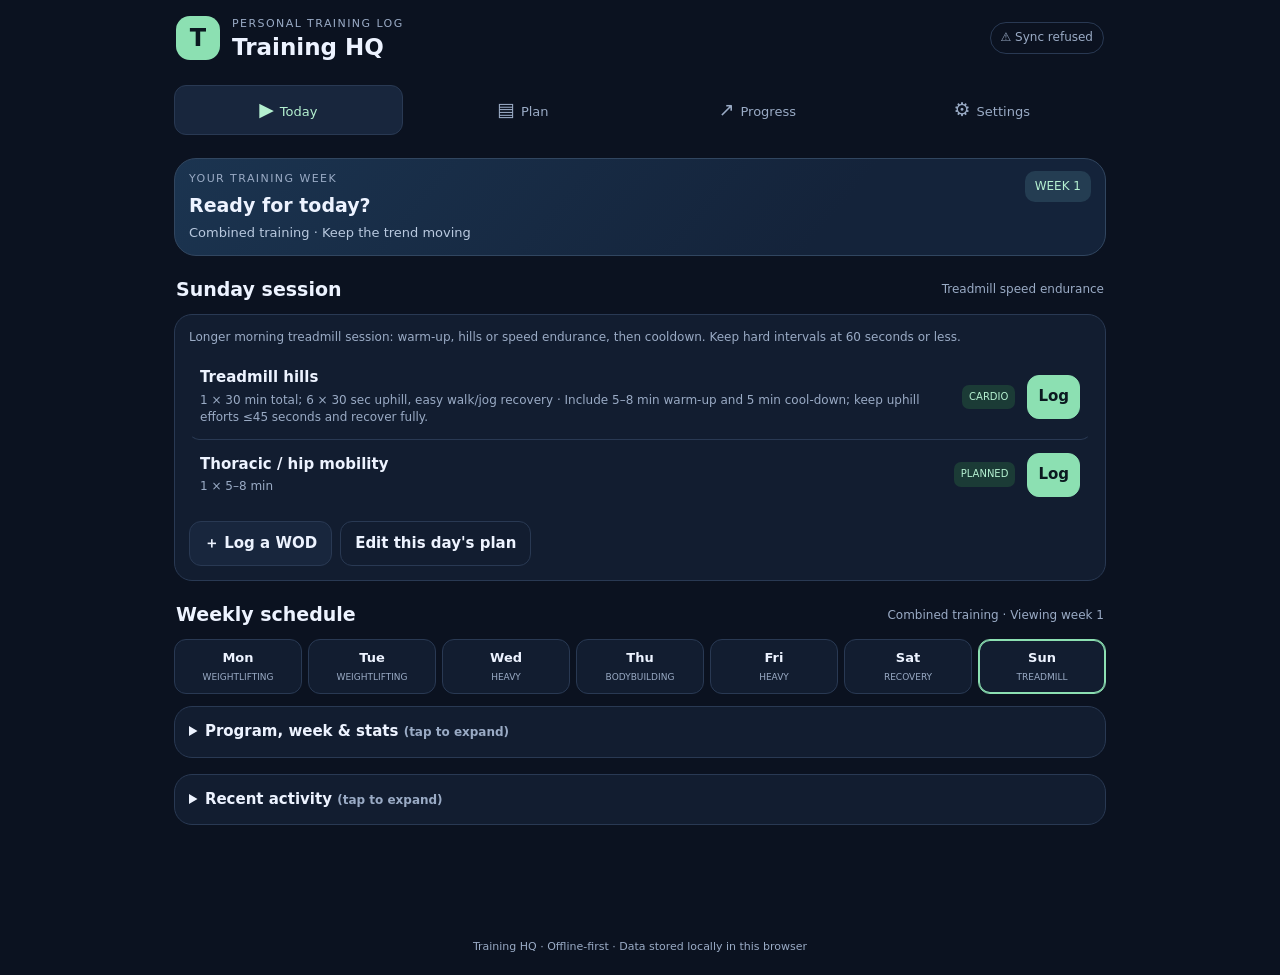
==== public/index.html @ 0dd75fa0 "Add files via upload" ====
<!doctype html>
<html lang="en">
<head>
<meta charset="utf-8"><meta name="viewport" content="width=device-width,initial-scale=1,viewport-fit=cover"><meta name="theme-color" content="#101a2b"><meta name="description" content="Offline-first personal exercise program tracker"><meta name="apple-mobile-web-app-capable" content="yes"><meta name="apple-mobile-web-app-status-bar-style" content="black-translucent"><link rel="manifest" href="./manifest.json"><link rel="icon" type="image/png" sizes="192x192" href="./icon-192.png"><link rel="apple-touch-icon" href="./icon-192.png"><meta name="mobile-web-app-capable" content="yes"><title>Training HQ</title><script src="https://accounts.google.com/gsi/client" async defer></script>
<style>
:root{--bg:#0b1220;--panel:#121d30;--panel2:#18263d;--text:#edf3ff;--muted:#9aabc5;--line:#293953;--accent:#8ce0b2;--accent2:#b4f0d0;--danger:#ff9d9d;--radius:18px}*{box-sizing:border-box}body{margin:0;background:var(--bg);color:var(--text);font:15px/1.45 system-ui,-apple-system,BlinkMacSystemFont,"Segoe UI",sans-serif}button,input,select,textarea{font:inherit}button{cursor:pointer}button:focus-visible,input:focus-visible,select:focus-visible,textarea:focus-visible{outline:2px solid var(--accent);outline-offset:2px}.app{max-width:980px;margin:auto;padding:0 14px 94px}.top{padding:calc(16px + env(safe-area-inset-top)) 2px 18px;display:flex;align-items:center;justify-content:space-between;gap:12px}.brand{display:flex;align-items:center;gap:12px}.logo{width:44px;height:44px;border-radius:14px;background:var(--accent);color:#0b1920;display:grid;place-items:center;font-size:24px;font-weight:900}.eyebrow{font-size:11px;letter-spacing:.13em;text-transform:uppercase;color:var(--muted)}h1{font-size:23px;line-height:1.15;margin:2px 0 0}h2{font-size:19px;margin:0 0 12px}h3{font-size:15px;margin:0 0 6px}.pill{border:1px solid var(--line);color:var(--muted);padding:6px 10px;border-radius:99px;font-size:12px;white-space:nowrap}.tabs{display:grid;grid-template-columns:repeat(4,1fr);gap:6px;margin:0 0 16px;position:sticky;top:0;z-index:5;background:var(--bg);padding:7px 0}.tab{background:transparent;border:1px solid transparent;border-radius:12px;padding:10px 4px;color:var(--muted);font-size:12px}.tab span{display:block;font-size:19px;margin-bottom:2px}.tab.active{background:var(--panel2);border-color:var(--line);color:var(--accent2)}.hero{background:linear-gradient(130deg,#1b3450,#14233a 70%);border:1px solid #314660;border-radius:22px;padding:18px;margin-bottom:14px}.heroTop{display:flex;justify-content:space-between;gap:12px;align-items:flex-start}.hero h2{font-size:23px;margin:5px 0}.hero p{color:#b9c9df;margin:0;font-size:13px}.daytag{background:#243d52;border-radius:10px;padding:7px 10px;color:var(--accent2);font-size:12px;white-space:nowrap}.stats{display:grid;grid-template-columns:repeat(2,minmax(0,1fr));gap:9px;margin:12px 0 18px}.stat,.card{background:var(--panel);border:1px solid var(--line);border-radius:var(--radius);padding:14px}.stat small{color:var(--muted);display:block;font-size:12px}.stat strong{display:block;font-size:24px;margin-top:4px;letter-spacing:-.03em}.stat em{font-style:normal;color:var(--accent);font-size:11px}.sectionhead{display:flex;justify-content:space-between;align-items:center;margin:20px 2px 10px}.sectionhead h2{margin:0}.muted{color:var(--muted)}.small{font-size:12px}.weekgrid{display:grid;grid-template-columns:repeat(7,minmax(0,1fr));gap:6px}.daybtn{min-width:0;padding:9px 2px;background:var(--panel);border:1px solid var(--line);border-radius:12px;color:var(--muted);text-align:center}.daybtn b{display:block;color:var(--text);font-size:13px}.daybtn small{display:block;font-size:9px;margin-top:3px}.daybtn.done{border-color:#3c7d65;background:#15352d}.daybtn.selected{border-color:var(--accent);box-shadow:inset 0 0 0 1px var(--accent)}.workoutrow{display:flex;gap:12px;align-items:center;padding:12px 10px;border:1px solid transparent;border-bottom:1px solid var(--line);border-radius:10px}.workoutrow:last-child{border-bottom:0}.workoutrow.workoutrow-done{background:#15352d;border-color:#3e8269;box-shadow:inset 0 0 0 1px #3e826955}.workoutrow.workoutrow-done .grow strong{color:var(--accent2)}.workoutrow.workoutrow-done p{color:#b8d9c9}.badge{font-size:10px;color:var(--accent2);background:#1b3b36;padding:5px 7px;border-radius:7px;white-space:nowrap}.workoutrow .grow{flex:1;min-width:0}.workoutrow p{margin:3px 0 0;font-size:12px;color:var(--muted)}.btn{border:1px solid var(--line);background:var(--panel2);color:var(--text);padding:11px 14px;border-radius:12px;font-weight:650}.btn.primary{background:var(--accent);border-color:var(--accent);color:#0b1920}.btn.ghost{background:transparent}.btn.danger{color:var(--danger)}.btn.full{width:100%}.btnrow{display:flex;gap:8px;flex-wrap:wrap}.field{display:flex;flex-direction:column;gap:6px;margin-bottom:12px;min-width:0}.field label{font-size:12px;color:var(--muted)}input,select,textarea{width:100%;min-width:0;border:1px solid var(--line);border-radius:11px;background:#0d1728;color:var(--text);padding:11px 12px}input[type=checkbox]{width:auto;accent-color:var(--accent);transform:scale(1.15)}textarea{resize:vertical;min-height:78px}.formgrid{display:grid;grid-template-columns:repeat(2,minmax(0,1fr));gap:0 10px}.formgrid .wide{grid-column:1/-1}.exercise{border:1px solid var(--line);border-radius:14px;padding:12px;margin-bottom:9px;background:var(--panel)}.exercise.superset-exercise{border-color:#8a72d6;background:#211d3b;box-shadow:inset 0 0 0 1px #8a72d655}.superset-tag{display:inline-block;font-size:9px;letter-spacing:.08em;background:#493b78;color:#e6dcff;border-radius:6px;padding:3px 6px;margin-right:5px;vertical-align:2px}.exercise.exercise-done{border-color:#3e8269;background:#15352d;box-shadow:inset 0 0 0 1px #3e826955}.exercise.exercise-done .exercisefoot{color:var(--accent)}#workoutExercises{display:flex;flex-direction:column;align-items:stretch;gap:9px;width:100%;min-width:0}#workoutExercises>.exercise{display:block;flex:0 0 auto;width:100%;max-width:100%;min-width:0;margin:0;grid-column:1/-1;align-self:stretch}#workoutExercises>.exercise .exercisehead{width:100%;min-width:0}#workoutExercises>.exercise.is-collapsed{width:100%;max-width:100%}.exercise .exercise-collapsible{display:none}.exercise.is-expanded .exercise-collapsible{display:block}.timerpanel.is-collapsed .timerpanel-body{display:none}.timerpanel-toggle{float:right;padding:5px 9px;font-size:11px}.exercisehead{display:flex;align-items:flex-start;justify-content:space-between;gap:10px}.exercisehead strong{display:block}.prescription{color:var(--muted);font-size:12px;margin-top:4px}.setline{display:grid;grid-template-columns:28px repeat(3,minmax(0,1fr)) 32px;gap:6px;align-items:center;margin-top:10px}.setline input{padding:9px 5px;text-align:center;font-size:13px}.setline label{font-size:10px;color:var(--muted);text-align:center}.setnum{font-size:12px;color:var(--muted);text-align:center}.checkbtn{border:1px solid var(--line);border-radius:9px;background:transparent;color:var(--muted);height:36px}.checkbtn.checked{background:#1b3b36;border-color:#3e8269;color:var(--accent)}.exercisefoot{display:flex;justify-content:space-between;align-items:center;margin-top:9px;font-size:11px;color:var(--muted)}.timerpanel{border-top:1px solid var(--line);margin-top:12px;padding-top:10px}.timerreadout{font-variant-numeric:tabular-nums;font-size:24px;font-weight:800;color:var(--accent2);margin-top:7px}.timerpanel .btn{padding:9px 12px}.timerpanel .field{margin-bottom:0}.chartbox{height:210px;position:relative;margin-top:10px}.chartbox svg{width:100%;height:100%;overflow:visible}.chartlegend{display:flex;gap:14px;flex-wrap:wrap;font-size:11px;color:var(--muted)}.dot{display:inline-block;width:8px;height:8px;border-radius:50%;background:var(--accent);margin-right:5px}.empty{text-align:center;padding:28px 12px;color:var(--muted)}.notice{padding:12px;border:1px solid #5a5130;background:#302a1b;color:#e9d7a0;border-radius:12px;font-size:12px;margin:12px 0}.hidden{display:none!important}.logitem{padding:12px 0;border-bottom:1px solid var(--line)}.logitem:last-child{border-bottom:0}.logmeta{font-size:12px;color:var(--muted);margin-top:4px}.logval{font-weight:750;font-size:17px}.switchrow{display:flex;justify-content:space-between;align-items:center;padding:12px 0;border-bottom:1px solid var(--line);gap:12px}.toast{position:fixed;bottom:82px;left:50%;transform:translateX(-50%);background:var(--accent);color:#0b1920;padding:11px 16px;border-radius:12px;font-weight:700;box-shadow:0 8px 30px #0008;z-index:20;max-width:90%;text-align:center}.draghandle{border:1px solid var(--line);background:#0d1728;color:var(--muted);border-radius:9px;padding:7px 11px;cursor:grab;touch-action:none;user-select:none;font-size:18px;line-height:1}.edititem.dragging{opacity:.45;border-color:var(--accent)}.edititem.drop-target{border-color:var(--accent);box-shadow:0 0 0 1px var(--accent)}.footnote{color:var(--muted);font-size:11px;margin:20px 2px;text-align:center}.bottomsafe{height:env(safe-area-inset-bottom)}@media(min-width:700px){.app{padding-left:24px;padding-right:24px}.stats{grid-template-columns:repeat(4,minmax(0,1fr))}.layout2{display:grid;grid-template-columns:1fr 1fr;gap:14px}.tab{font-size:13px}.tab span{display:inline;margin-right:6px}.hero{padding:24px}.setline{grid-template-columns:36px repeat(3,minmax(0,1fr)) 38px}}
.exercise.superset-exercise{border-color:var(--ss-border,#8a72d6);background:var(--ss-bg,#211d3b);box-shadow:inset 0 0 0 1px color-mix(in srgb,var(--ss-border,#8a72d6) 35%,transparent)}.superset-tag{background:var(--ss-tag,#493b78);color:var(--ss-text,#e6dcff)}.workoutrow-superset{border-color:var(--ss-border);background:var(--ss-bg)}.workoutrow-superset .badge{background:var(--ss-tag);color:var(--ss-text)}.wod-today-heading{margin:18px 0 6px;padding:8px 10px;border-left:3px solid var(--accent);background:var(--panel2);font-size:11px;font-weight:800;letter-spacing:.08em;color:var(--accent2)}.wod-today-row{background:#1d2a3d;border-color:#40536d}
.edititem.program-superset-item{border-color:var(--ss-border)!important;background:var(--ss-bg);box-shadow:inset 0 0 0 1px color-mix(in srgb,var(--ss-border) 35%,transparent)}.edititem.program-superset-item [data-editor-superset-tag]{background:var(--ss-tag);color:var(--ss-text)}.btn,.tab,select,input:not([type=checkbox]){min-height:44px}.hero{padding:12px 14px;margin-bottom:12px}.hero h2{font-size:19px}.moremenu{margin-top:8px}.moremenu summary{list-style:none;text-align:center;cursor:pointer}.moremenu summary::-webkit-details-marker{display:none}#saveStatus{cursor:pointer}.btn:focus-visible,.tab:focus-visible,summary:focus-visible{outline:2px solid var(--accent2);outline-offset:2px}
/* Compact program planner and collapsible dashboards */
.program-day-strip{display:flex;gap:10px;overflow-x:auto;align-items:stretch;padding:2px 2px 12px;scroll-snap-type:x proximity;-webkit-overflow-scrolling:touch}
.program-day-card{flex:0 0 min(290px,82vw);min-width:250px;max-width:320px;padding:12px;scroll-snap-align:start}
.program-day-heading{display:flex;flex-direction:column;align-items:flex-start;text-align:left;width:100%;border:0;background:transparent;color:var(--text);padding:0 0 10px;border-bottom:1px solid var(--line);gap:4px}
.program-day-heading strong{font-size:15px}.program-day-heading span,.program-day-heading small{font-size:11px;color:var(--muted)}
.program-day-exercises{display:flex;flex-direction:column;gap:5px;padding-top:8px}
.program-exercise-link{display:flex;flex-direction:column;align-items:flex-start;gap:2px;text-align:left;width:100%;padding:8px;border:1px solid var(--line);border-radius:9px;background:var(--panel2);color:var(--text)}
.program-exercise-link span{font-size:12px;font-weight:700}.program-exercise-link small{font-size:10px;color:var(--muted)}
.edititem-summary{cursor:pointer;font-weight:750;font-size:13px;list-style:none}.edititem-summary::-webkit-details-marker{display:none}.edititem-summary:before{content:'＋';display:inline-block;margin-right:8px;color:var(--accent)}.edititem[open]>.edititem-summary:before{content:'−'}.edititem-body{padding-top:2px}
.compact-panel{margin:10px 0;border:1px solid var(--line);border-radius:var(--radius);background:var(--panel);overflow:hidden}
.compact-panel-summary{cursor:pointer;padding:13px 14px;font-weight:750;list-style:none;display:flex;align-items:center;justify-content:space-between;gap:10px}
.compact-panel-summary::-webkit-details-marker{display:none}.compact-panel-summary:after{content:'＋';color:var(--accent);font-size:17px}.compact-panel[open]>.compact-panel-summary:after{content:'−'}
.compact-panel-body{padding:0 10px 10px}.compact-panel-body>.card{margin:0!important;border:0;padding:8px 4px;background:transparent}
@media(max-width:520px){.program-day-card{flex-basis:82vw}.compact-panel-summary{padding:11px 12px}}
</style>
<style>
.program-collapsible>summary,.engine-collapsible>summary{cursor:pointer;list-style:none;display:flex;align-items:center;justify-content:space-between;gap:10px;padding:8px 2px;font-weight:650}
.program-collapsible>summary::-webkit-details-marker,.engine-collapsible>summary::-webkit-details-marker{display:none}
.program-collapsible>summary:after,.engine-collapsible>summary:after{content:'＋';color:var(--muted);font-size:18px}
.program-collapsible[open]>summary:after,.engine-collapsible[open]>summary:after{content:'−'}
.program-collapsible-body,.engine-collapsible-body{padding-top:10px}
#cycleEngine{padding:12px}
</style>
</head><body><div class="app">
<header class="top"><div class="brand"><div class="logo">T</div><div><div class="eyebrow">Personal training log</div><h1>Training HQ</h1></div></div><div class="pill" id="saveStatus">● Saved on device</div></header>
<nav class="tabs" aria-label="Main navigation"><button class="tab active" data-page="home" aria-current="page"><span>▶</span>Today</button><button class="tab" data-page="program"><span>▤</span>Plan</button><button class="tab" data-page="progress"><span>↗</span>Progress</button><button class="tab" data-page="settings"><span>⚙</span>Settings</button></nav>
<main id="page-training">
<div class="btnrow hidden" style="margin:0 0 12px"><button class="btn primary" id="trainingModeTrain" type="button">▶ Train</button><button class="btn" id="trainingModePlan" type="button">▤ Plan</button><span class="muted small" style="align-self:center">Plan and log the same weekly sessions</span></div>
<div id="training-train">
<section id="page-home"><section class="hero"><div class="heroTop"><div><div class="eyebrow" id="heroEyebrow">YOUR TRAINING WEEK</div><h2 id="heroTitle">Build consistency.</h2><p id="heroSub">Log the work. Track the trend.</p></div><div class="daytag" id="todayTag">WEEK 1</div></div></section>
<div class="sectionhead"><h2 id="dayHeading">Today's session</h2><span class="muted small" id="dayType"></span></div><div class="card"><div id="dayDescription" class="muted small" style="margin-bottom:8px"></div><div id="plannedList"></div><div class="btnrow" style="margin-top:12px"><button class="btn" id="startWOD">＋ Log a WOD</button><button class="btn ghost" id="editDay">Edit this day's plan</button></div></div>
<div class="sectionhead"><h2>Weekly schedule</h2><span class="muted small" id="weekLabel">Week 1</span></div><div class="weekgrid" id="weekGrid"></div><details class="card" id="weekOverview" style="margin-top:12px"><summary style="cursor:pointer;font-weight:700">Program, week &amp; stats <span class="muted small">(tap to expand)</span></summary><div style="margin-top:12px"><div class="card" style="margin-bottom:12px"><div class="field" style="margin-bottom:0"><label for="homeProgramSelect">Current program · switch between concurrent programs</label><select id="homeProgramSelect"></select></div><div id="homeProgramMeta" class="muted small" style="margin-top:8px"></div></div>
<div class="field"><label for="viewWeekSelect">View training week</label><select id="viewWeekSelect"></select></div><div class="stats"><div class="stat"><small>Sessions logged</small><strong id="statSessions">0</strong><em>All time</em></div><div class="stat"><small>This week</small><strong id="statWeek">0 / 7</strong><em id="statWeekSub">Training days</em></div><div class="stat"><small id="statLift1Label">Snatch max</small><strong id="statSnatch">110 kg</strong><em>Reference max</em></div><div class="stat"><small id="statLift2Label">Clean & jerk</small><strong id="statCJ">130 kg</strong><em>Reference max</em></div></div>
<div class="card" style="margin-top:10px"><h3>Week comparison</h3><div id="weekComparison" class="muted small">Choose a week to compare logged performance with the previous week.</div></div>
<div class="btnrow" style="margin:0 0 12px"><button class="btn ghost full" id="completeWeekBtn" type="button">✓ Complete week &amp; start next week</button></div></div></details><details id="recentActivityDetails" class="card" style="margin-top:16px"><summary style="cursor:pointer;font-weight:700">Recent activity <span class="muted small">(tap to expand)</span></summary><div class="btnrow" style="margin-top:10px"><button class="btn ghost" id="allHistory">View all history</button></div><div id="recentList"><div class="empty">Your logged sessions will appear here.</div></div></details>
</section>
</div>
<div id="training-plan" class="hidden">
<section id="page-program"><div class="sectionhead"><h2>Program library</h2><div class="btnrow"><button class="btn" id="openProgramImport">⇧ Import</button><button class="btn primary" id="newProgram">＋ New</button></div></div><input id="externalProgramFile" type="file" accept=".json,.csv,application/json,text/csv" class="hidden"><div class="card"><details class="program-collapsible"><summary class="compact-panel-summary">Active program · select, manage and configure</summary><div class="program-collapsible-body"><div class="field"><label>Active program</label><select id="programSelect"></select></div><div id="programMeta" class="muted small"></div><div class="btnrow" style="margin-top:10px"><button class="btn ghost" id="exportCurrentProgram" type="button">↓ Export this program</button><button class="btn danger ghost" id="deleteCurrentProgram" type="button">✕ Delete this program</button></div></div></details></div><div id="cycleEngine" class="card" style="margin-top:12px"></div><div class="sectionhead"><h2>Weekly plan</h2><span class="muted small">Tap a day to edit</span></div><div id="programDays"></div><div class="sectionhead"><h2>Exercise library</h2><button class="btn ghost" id="addExercise">＋ Exercise</button></div><div class="card"><div id="exerciseLibrary"></div></div></section>
</div>
</main>
<main id="page-progress" class="hidden"><div class="sectionhead"><h2>Progress dashboard</h2></div><div class="stats"><div class="stat"><small>Logged sets</small><strong id="progressSets">0</strong></div><div class="stat"><small>Weight volume</small><strong id="progressVolume">0</strong><em>tonnes total</em></div><div class="stat"><small id="bestLift1Label">Best logged snatch</small><strong id="bestSnatch">—</strong></div><div class="stat"><small id="bestLift2Label">Best logged C&J</small><strong id="bestCJ">—</strong></div></div><div class="card"><div class="sectionhead" style="margin-top:0"><h2>Lift trend</h2></div><div class="field"><label>Exercise to chart</label><select id="chartExercise"><option>Snatch</option></select></div><div id="chartSummary" class="muted small">Log workouts to see your trend.</div><div class="chartbox" id="chartBox"></div><div class="chartlegend"><span><i class="dot"></i>Best logged working weight by session</span></div></div><div class="card" style="margin-top:12px"><div class="sectionhead" style="margin-top:0"><h2>Training consistency</h2></div><div id="consistency"></div></div><div class="sectionhead"><h2>Personal records</h2></div><div class="card" id="recordsList"></div></main>
<main id="page-settings" class="hidden"><div class="sectionhead"><h2>Settings</h2></div><div class="card"><h3>Your maxes (1RM)</h3><p class="muted small">Add any lift or exercise you want to use as a percentage-based reference. Saving a reference maximum automatically adds its exercise name to the Exercise Library.</p><div id="referenceMaxRows"></div><div class="btnrow" style="margin-bottom:12px"><button class="btn" id="addReferenceMax" type="button">＋ Add reference max</button></div><button class="btn primary full" id="saveMaxes">Save maximums</button></div><div class="card" style="margin-top:12px"><h3>Lifter profile</h3><p class="muted small">Bodyweight and age are saved on this device. Age is recorded for context; the Strength Level-style estimated 1RM calculation does not adjust for age.</p><div class="formgrid"><div class="field"><label>Bodyweight (kg)</label><input type="number" inputmode="decimal" min="1" step="0.1" id="profileBodyweight" placeholder="e.g. 95"></div><div class="field"><label>Age (years)</label><input type="number" inputmode="decimal" min="1" max="120" id="profileAge" placeholder="e.g. 39"></div></div><button class="btn primary full" id="saveProfile">Save profile</button><hr style="border-color:var(--line);margin:16px 0"><h3>Projected one-rep max</h3><p class="muted small">Enter a recent hard set to estimate 1RM using the average of Epley, Brzycki, Lander, Lombardi and Mayhew formulas. Most reliable for 1–10 reps close to failure.</p><div class="formgrid"><div class="field"><label>Lift</label><select id="estimateLift"><option>Back squat</option><option>Front squat</option><option>Bench press</option><option>Deadlift</option><option>Snatch</option><option>Clean & jerk</option><option>Overhead press</option><option>Other</option></select></div><div class="field"><label>Weight lifted (kg)</label><input type="number" inputmode="decimal" min="1" step="0.5" id="estimateWeight" placeholder="e.g. 100"></div><div class="field"><label>Completed reps</label><input type="number" inputmode="decimal" min="1" max="20" step="1" id="estimateReps" value="5"></div><div class="field"><label>Bodyweight ratio</label><input id="estimateRatio" readonly placeholder="—"></div></div><button class="btn full" id="calculateEstimate">Calculate projected max</button><div id="estimateResult" class="notice hidden" aria-live="polite"></div></div><div class="card" style="margin-top:12px"><h3>Training cycle</h3><p class="muted small">Progression is configured separately for each program on the Programs page. You can turn it off, use the built-in 12-week cycle, or create custom 12-week engines.</p><div class="formgrid"><div class="field"><label>Current week (1–12)</label><input type="number" inputmode="decimal" min="1" max="12" id="currentWeek"></div><div class="field"><label>Barbell rounding (kg)</label><select id="rounding"><option value="1">1 kg</option><option value="2.5">2.5 kg</option><option value="0.5">0.5 kg</option></select></div></div><button class="btn primary full" id="saveCycle">Save cycle settings</button></div><div class="card" style="margin-top:12px"><h3>Backup & restore</h3><p class="muted small">Your records stay on this device. Export a JSON backup regularly; import it to restore or move your data. CSV is available for spreadsheet analysis.</p><div class="btnrow"><button class="btn primary" id="exportJson">↓ Export backup</button><button class="btn" id="exportCsv">↓ Export logs CSV</button></div><div class="field" style="margin-top:14px"><label>Restore from JSON backup</label><input type="file" id="importFile" accept="application/json,.json"></div><div class="notice">Important: browser storage can be cleared by Android or Chrome. Export backups regularly.</div><button class="btn danger ghost full" id="resetData">Reset all app data</button></div>
<div class="card" style="margin-top:12px"><h3>Cross-device sync</h3><p class="muted small">Keeps programs, logs and settings in step across your phone and PC. Photos stay on the device that took them.</p><div class="muted small" id="syncStatus">Not synced yet.</div><div class="field" style="margin-top:10px"><label>Sync passcode (only if you set SYNC_KEY on the Worker)</label><input id="syncKey" type="text" name="thq-sync-code" autocomplete="off" autocapitalize="off" autocorrect="off" spellcheck="false" placeholder="Not set" style="-webkit-text-security:disc"><div class="muted small" id="syncKeyInfo" style="margin-top:6px"></div><button class="btn ghost" type="button" style="margin-top:6px" onclick="localStorage.removeItem('trainingHQ_syncKey');document.getElementById('syncKeyInfo').textContent='Passcode cleared on this device'">Clear saved passcode</button></div><div class="btnrow" style="margin-top:10px"><button class="btn primary" id="syncNow" type="button" onclick="if(window.thqSync){thqSync()}else{var s=document.getElementById('syncStatus');s.textContent='Sync script did not load'+(window.__thqErr&&__thqErr.length?' - error: '+__thqErr.join(' | '):' (old cached copy?). Fully close and reopen the app.');try{toast('Sync script not loaded')}catch(e){}}">↻ Sync now</button></div></div>
<div class="card" style="margin-top:12px"><h3>Google Drive backup</h3><p class="muted small">Keep a personal copy of your Training HQ data in your Google Drive. Your workouts continue saving on this device even when Drive is unavailable.</p><details style="margin-bottom:12px"><summary class="muted small" style="cursor:pointer">Advanced: Google Drive setup</summary><div class="field" style="margin-top:8px"><label>Google OAuth Web Client ID</label><input id="driveClientId" type="text" autocomplete="off" placeholder="xxxx.apps.googleusercontent.com"></div></details><div class="btnrow"><button class="btn primary" id="connectDrive">Connect Google Drive</button><button class="btn" id="backupNow">Back up now</button></div><label class="switchrow" style="margin-top:8px"><span><strong>Automatic backup</strong><small class="muted" style="display:block">Upload after changes while Training HQ is open</small></span><input type="checkbox" id="driveAutoBackup" checked></label><div class="muted small" id="driveStatus" style="margin-top:10px">Not connected. Your data is saved locally on this device.</div><div class="btnrow" style="margin-top:12px"><button class="btn ghost" id="restoreDrive">Restore from Drive</button><button class="btn ghost" id="exportCsv">↓ Export logs CSV</button></div><div class="notice">Automatic backup runs about 2 minutes after changes while the app is open. Google access may need reconnecting after a browser restart. Restore first downloads a safety copy and asks before replacing current data.</div></div><div class="footnote">Training HQ · Local-first · Optional Google Drive backup</div></main></div><div class="footnote">Training HQ · Offline-first · Data stored locally in this browser</div></main>
</div><div id="modalRoot"></div><div id="toast" class="toast hidden" role="status"></div>
<script>window.__thqErr=[];window.addEventListener('error',function(e){window.__thqErr.push((e.message||'')+' @'+String(e.filename||'').split('/').pop()+':'+e.lineno)})</script><script src="./app.js"></script><script src="./sync.js"></script></body></html>
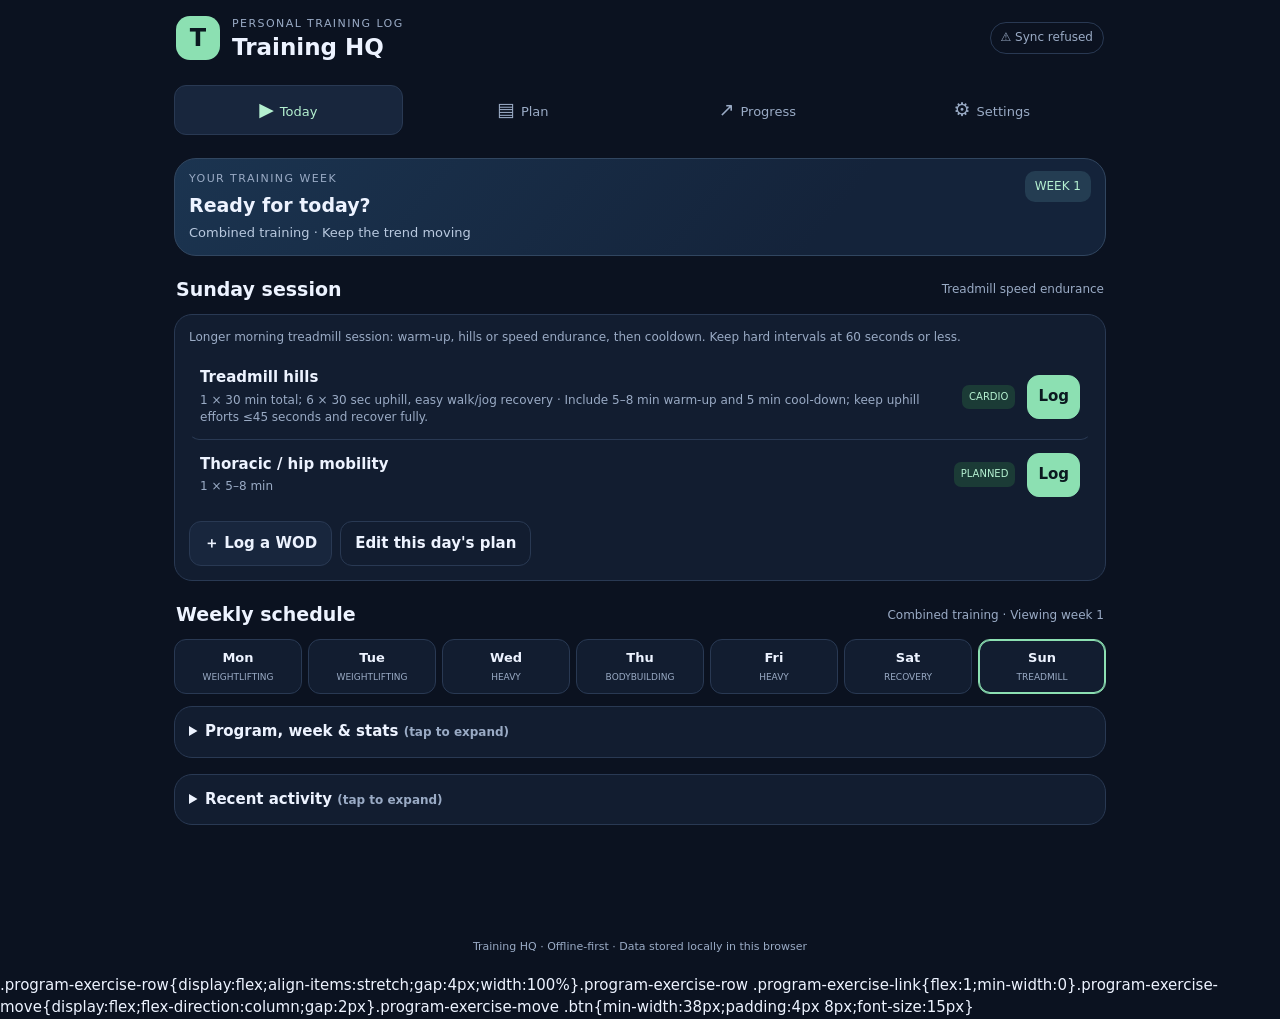
==== commit eacbb454: "Add files via upload" ====
--- a/public/index.html
+++ b/public/index.html
@@ -7,8 +7,8 @@
 .exercise.superset-exercise{border-color:var(--ss-border,#8a72d6);background:var(--ss-bg,#211d3b);box-shadow:inset 0 0 0 1px color-mix(in srgb,var(--ss-border,#8a72d6) 35%,transparent)}.superset-tag{background:var(--ss-tag,#493b78);color:var(--ss-text,#e6dcff)}.workoutrow-superset{border-color:var(--ss-border);background:var(--ss-bg)}.workoutrow-superset .badge{background:var(--ss-tag);color:var(--ss-text)}.wod-today-heading{margin:18px 0 6px;padding:8px 10px;border-left:3px solid var(--accent);background:var(--panel2);font-size:11px;font-weight:800;letter-spacing:.08em;color:var(--accent2)}.wod-today-row{background:#1d2a3d;border-color:#40536d}
 .edititem.program-superset-item{border-color:var(--ss-border)!important;background:var(--ss-bg);box-shadow:inset 0 0 0 1px color-mix(in srgb,var(--ss-border) 35%,transparent)}.edititem.program-superset-item [data-editor-superset-tag]{background:var(--ss-tag);color:var(--ss-text)}.btn,.tab,select,input:not([type=checkbox]){min-height:44px}.hero{padding:12px 14px;margin-bottom:12px}.hero h2{font-size:19px}.moremenu{margin-top:8px}.moremenu summary{list-style:none;text-align:center;cursor:pointer}.moremenu summary::-webkit-details-marker{display:none}#saveStatus{cursor:pointer}.btn:focus-visible,.tab:focus-visible,summary:focus-visible{outline:2px solid var(--accent2);outline-offset:2px}
 /* Compact program planner and collapsible dashboards */
-.program-day-strip{display:flex;gap:10px;overflow-x:auto;align-items:stretch;padding:2px 2px 12px;scroll-snap-type:x proximity;-webkit-overflow-scrolling:touch}
-.program-day-card{flex:0 0 min(290px,82vw);min-width:250px;max-width:320px;padding:12px;scroll-snap-align:start}
+.program-day-strip{display:grid;grid-template-columns:repeat(auto-fit,minmax(min(100%,340px),1fr));gap:12px;overflow:visible;align-items:start;padding:2px 2px 12px}
+.program-day-card{width:100%;min-width:0;max-width:none;padding:12px;scroll-snap-align:none}
 .program-day-heading{display:flex;flex-direction:column;align-items:flex-start;text-align:left;width:100%;border:0;background:transparent;color:var(--text);padding:0 0 10px;border-bottom:1px solid var(--line);gap:4px}
 .program-day-heading strong{font-size:15px}.program-day-heading span,.program-day-heading small{font-size:11px;color:var(--muted)}
 .program-day-exercises{display:flex;flex-direction:column;gap:5px;padding-top:8px}
@@ -52,4 +52,6 @@
 <div class="card" style="margin-top:12px"><h3>Cross-device sync</h3><p class="muted small">Keeps programs, logs and settings in step across your phone and PC. Photos stay on the device that took them.</p><div class="muted small" id="syncStatus">Not synced yet.</div><div class="field" style="margin-top:10px"><label>Sync passcode (only if you set SYNC_KEY on the Worker)</label><input id="syncKey" type="text" name="thq-sync-code" autocomplete="off" autocapitalize="off" autocorrect="off" spellcheck="false" placeholder="Not set" style="-webkit-text-security:disc"><div class="muted small" id="syncKeyInfo" style="margin-top:6px"></div><button class="btn ghost" type="button" style="margin-top:6px" onclick="localStorage.removeItem('trainingHQ_syncKey');document.getElementById('syncKeyInfo').textContent='Passcode cleared on this device'">Clear saved passcode</button></div><div class="btnrow" style="margin-top:10px"><button class="btn primary" id="syncNow" type="button" onclick="if(window.thqSync){thqSync()}else{var s=document.getElementById('syncStatus');s.textContent='Sync script did not load'+(window.__thqErr&&__thqErr.length?' - error: '+__thqErr.join(' | '):' (old cached copy?). Fully close and reopen the app.');try{toast('Sync script not loaded')}catch(e){}}">↻ Sync now</button></div></div>
 <div class="card" style="margin-top:12px"><h3>Google Drive backup</h3><p class="muted small">Keep a personal copy of your Training HQ data in your Google Drive. Your workouts continue saving on this device even when Drive is unavailable.</p><details style="margin-bottom:12px"><summary class="muted small" style="cursor:pointer">Advanced: Google Drive setup</summary><div class="field" style="margin-top:8px"><label>Google OAuth Web Client ID</label><input id="driveClientId" type="text" autocomplete="off" placeholder="xxxx.apps.googleusercontent.com"></div></details><div class="btnrow"><button class="btn primary" id="connectDrive">Connect Google Drive</button><button class="btn" id="backupNow">Back up now</button></div><label class="switchrow" style="margin-top:8px"><span><strong>Automatic backup</strong><small class="muted" style="display:block">Upload after changes while Training HQ is open</small></span><input type="checkbox" id="driveAutoBackup" checked></label><div class="muted small" id="driveStatus" style="margin-top:10px">Not connected. Your data is saved locally on this device.</div><div class="btnrow" style="margin-top:12px"><button class="btn ghost" id="restoreDrive">Restore from Drive</button><button class="btn ghost" id="exportCsv">↓ Export logs CSV</button></div><div class="notice">Automatic backup runs about 2 minutes after changes while the app is open. Google access may need reconnecting after a browser restart. Restore first downloads a safety copy and asks before replacing current data.</div></div><div class="footnote">Training HQ · Local-first · Optional Google Drive backup</div></main></div><div class="footnote">Training HQ · Offline-first · Data stored locally in this browser</div></main>
 </div><div id="modalRoot"></div><div id="toast" class="toast hidden" role="status"></div>
-<script>window.__thqErr=[];window.addEventListener('error',function(e){window.__thqErr.push((e.message||'')+' @'+String(e.filename||'').split('/').pop()+':'+e.lineno)})</script><script src="./app.js"></script><script src="./sync.js"></script></body></html>
+<script>window.__thqErr=[];window.addEventListener('error',function(e){window.__thqErr.push((e.message||'')+' @'+String(e.filename||'').split('/').pop()+':'+e.lineno)})</script><script src="./app.js"></script><script src="./sync.js"></script><style id="log-overview-drag-style">.logdraghandle{border:1px solid var(--line);background:var(--panel2);color:var(--muted);border-radius:8px;padding:8px 10px;cursor:grab;touch-action:none;user-select:none;flex:0 0 auto;font-size:18px;line-height:1;min-width:40px;min-height:40px}.exercise.dragging{opacity:.55;transform:scale(.99);border-color:var(--accent)}.exercise.drag-over{border-color:var(--accent);box-shadow:0 0 0 2px var(--accent)}.exercise .exercisehead{align-items:center}</style></body></html>
+
+.program-exercise-row{display:flex;align-items:stretch;gap:4px;width:100%}.program-exercise-row .program-exercise-link{flex:1;min-width:0}.program-exercise-move{display:flex;flex-direction:column;gap:2px}.program-exercise-move .btn{min-width:38px;padding:4px 8px;font-size:15px}
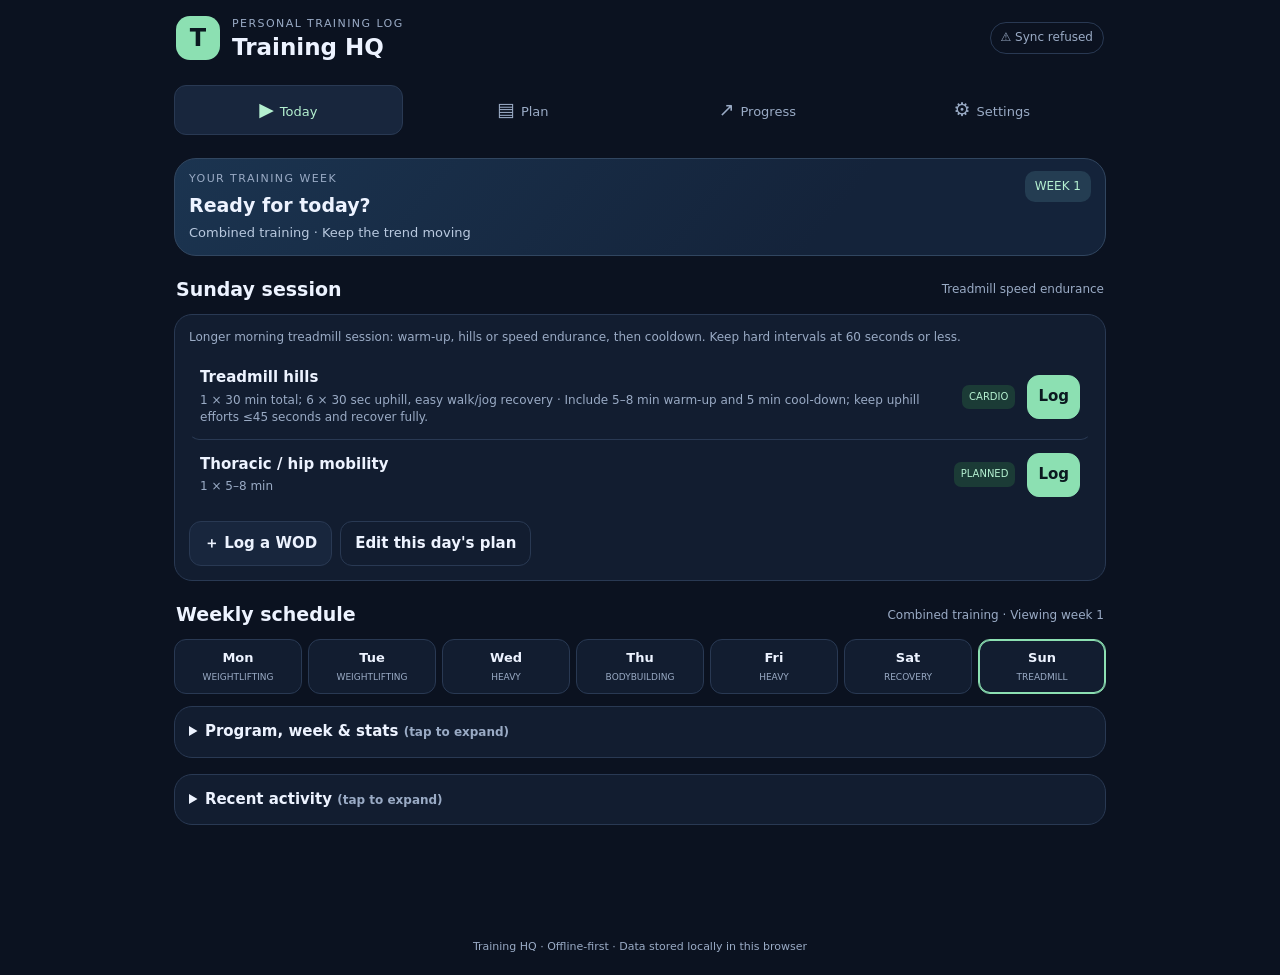
==== commit e984632d: "Add files via upload" ====
--- a/public/index.html
+++ b/public/index.html
@@ -2,33 +2,8 @@
 <html lang="en">
 <head>
 <meta charset="utf-8"><meta name="viewport" content="width=device-width,initial-scale=1,viewport-fit=cover"><meta name="theme-color" content="#101a2b"><meta name="description" content="Offline-first personal exercise program tracker"><meta name="apple-mobile-web-app-capable" content="yes"><meta name="apple-mobile-web-app-status-bar-style" content="black-translucent"><link rel="manifest" href="./manifest.json"><link rel="icon" type="image/png" sizes="192x192" href="./icon-192.png"><link rel="apple-touch-icon" href="./icon-192.png"><meta name="mobile-web-app-capable" content="yes"><title>Training HQ</title><script src="https://accounts.google.com/gsi/client" async defer></script>
-<style>
-:root{--bg:#0b1220;--panel:#121d30;--panel2:#18263d;--text:#edf3ff;--muted:#9aabc5;--line:#293953;--accent:#8ce0b2;--accent2:#b4f0d0;--danger:#ff9d9d;--radius:18px}*{box-sizing:border-box}body{margin:0;background:var(--bg);color:var(--text);font:15px/1.45 system-ui,-apple-system,BlinkMacSystemFont,"Segoe UI",sans-serif}button,input,select,textarea{font:inherit}button{cursor:pointer}button:focus-visible,input:focus-visible,select:focus-visible,textarea:focus-visible{outline:2px solid var(--accent);outline-offset:2px}.app{max-width:980px;margin:auto;padding:0 14px 94px}.top{padding:calc(16px + env(safe-area-inset-top)) 2px 18px;display:flex;align-items:center;justify-content:space-between;gap:12px}.brand{display:flex;align-items:center;gap:12px}.logo{width:44px;height:44px;border-radius:14px;background:var(--accent);color:#0b1920;display:grid;place-items:center;font-size:24px;font-weight:900}.eyebrow{font-size:11px;letter-spacing:.13em;text-transform:uppercase;color:var(--muted)}h1{font-size:23px;line-height:1.15;margin:2px 0 0}h2{font-size:19px;margin:0 0 12px}h3{font-size:15px;margin:0 0 6px}.pill{border:1px solid var(--line);color:var(--muted);padding:6px 10px;border-radius:99px;font-size:12px;white-space:nowrap}.tabs{display:grid;grid-template-columns:repeat(4,1fr);gap:6px;margin:0 0 16px;position:sticky;top:0;z-index:5;background:var(--bg);padding:7px 0}.tab{background:transparent;border:1px solid transparent;border-radius:12px;padding:10px 4px;color:var(--muted);font-size:12px}.tab span{display:block;font-size:19px;margin-bottom:2px}.tab.active{background:var(--panel2);border-color:var(--line);color:var(--accent2)}.hero{background:linear-gradient(130deg,#1b3450,#14233a 70%);border:1px solid #314660;border-radius:22px;padding:18px;margin-bottom:14px}.heroTop{display:flex;justify-content:space-between;gap:12px;align-items:flex-start}.hero h2{font-size:23px;margin:5px 0}.hero p{color:#b9c9df;margin:0;font-size:13px}.daytag{background:#243d52;border-radius:10px;padding:7px 10px;color:var(--accent2);font-size:12px;white-space:nowrap}.stats{display:grid;grid-template-columns:repeat(2,minmax(0,1fr));gap:9px;margin:12px 0 18px}.stat,.card{background:var(--panel);border:1px solid var(--line);border-radius:var(--radius);padding:14px}.stat small{color:var(--muted);display:block;font-size:12px}.stat strong{display:block;font-size:24px;margin-top:4px;letter-spacing:-.03em}.stat em{font-style:normal;color:var(--accent);font-size:11px}.sectionhead{display:flex;justify-content:space-between;align-items:center;margin:20px 2px 10px}.sectionhead h2{margin:0}.muted{color:var(--muted)}.small{font-size:12px}.weekgrid{display:grid;grid-template-columns:repeat(7,minmax(0,1fr));gap:6px}.daybtn{min-width:0;padding:9px 2px;background:var(--panel);border:1px solid var(--line);border-radius:12px;color:var(--muted);text-align:center}.daybtn b{display:block;color:var(--text);font-size:13px}.daybtn small{display:block;font-size:9px;margin-top:3px}.daybtn.done{border-color:#3c7d65;background:#15352d}.daybtn.selected{border-color:var(--accent);box-shadow:inset 0 0 0 1px var(--accent)}.workoutrow{display:flex;gap:12px;align-items:center;padding:12px 10px;border:1px solid transparent;border-bottom:1px solid var(--line);border-radius:10px}.workoutrow:last-child{border-bottom:0}.workoutrow.workoutrow-done{background:#15352d;border-color:#3e8269;box-shadow:inset 0 0 0 1px #3e826955}.workoutrow.workoutrow-done .grow strong{color:var(--accent2)}.workoutrow.workoutrow-done p{color:#b8d9c9}.badge{font-size:10px;color:var(--accent2);background:#1b3b36;padding:5px 7px;border-radius:7px;white-space:nowrap}.workoutrow .grow{flex:1;min-width:0}.workoutrow p{margin:3px 0 0;font-size:12px;color:var(--muted)}.btn{border:1px solid var(--line);background:var(--panel2);color:var(--text);padding:11px 14px;border-radius:12px;font-weight:650}.btn.primary{background:var(--accent);border-color:var(--accent);color:#0b1920}.btn.ghost{background:transparent}.btn.danger{color:var(--danger)}.btn.full{width:100%}.btnrow{display:flex;gap:8px;flex-wrap:wrap}.field{display:flex;flex-direction:column;gap:6px;margin-bottom:12px;min-width:0}.field label{font-size:12px;color:var(--muted)}input,select,textarea{width:100%;min-width:0;border:1px solid var(--line);border-radius:11px;background:#0d1728;color:var(--text);padding:11px 12px}input[type=checkbox]{width:auto;accent-color:var(--accent);transform:scale(1.15)}textarea{resize:vertical;min-height:78px}.formgrid{display:grid;grid-template-columns:repeat(2,minmax(0,1fr));gap:0 10px}.formgrid .wide{grid-column:1/-1}.exercise{border:1px solid var(--line);border-radius:14px;padding:12px;margin-bottom:9px;background:var(--panel)}.exercise.superset-exercise{border-color:#8a72d6;background:#211d3b;box-shadow:inset 0 0 0 1px #8a72d655}.superset-tag{display:inline-block;font-size:9px;letter-spacing:.08em;background:#493b78;color:#e6dcff;border-radius:6px;padding:3px 6px;margin-right:5px;vertical-align:2px}.exercise.exercise-done{border-color:#3e8269;background:#15352d;box-shadow:inset 0 0 0 1px #3e826955}.exercise.exercise-done .exercisefoot{color:var(--accent)}#workoutExercises{display:flex;flex-direction:column;align-items:stretch;gap:9px;width:100%;min-width:0}#workoutExercises>.exercise{display:block;flex:0 0 auto;width:100%;max-width:100%;min-width:0;margin:0;grid-column:1/-1;align-self:stretch}#workoutExercises>.exercise .exercisehead{width:100%;min-width:0}#workoutExercises>.exercise.is-collapsed{width:100%;max-width:100%}.exercise .exercise-collapsible{display:none}.exercise.is-expanded .exercise-collapsible{display:block}.timerpanel.is-collapsed .timerpanel-body{display:none}.timerpanel-toggle{float:right;padding:5px 9px;font-size:11px}.exercisehead{display:flex;align-items:flex-start;justify-content:space-between;gap:10px}.exercisehead strong{display:block}.prescription{color:var(--muted);font-size:12px;margin-top:4px}.setline{display:grid;grid-template-columns:28px repeat(3,minmax(0,1fr)) 32px;gap:6px;align-items:center;margin-top:10px}.setline input{padding:9px 5px;text-align:center;font-size:13px}.setline label{font-size:10px;color:var(--muted);text-align:center}.setnum{font-size:12px;color:var(--muted);text-align:center}.checkbtn{border:1px solid var(--line);border-radius:9px;background:transparent;color:var(--muted);height:36px}.checkbtn.checked{background:#1b3b36;border-color:#3e8269;color:var(--accent)}.exercisefoot{display:flex;justify-content:space-between;align-items:center;margin-top:9px;font-size:11px;color:var(--muted)}.timerpanel{border-top:1px solid var(--line);margin-top:12px;padding-top:10px}.timerreadout{font-variant-numeric:tabular-nums;font-size:24px;font-weight:800;color:var(--accent2);margin-top:7px}.timerpanel .btn{padding:9px 12px}.timerpanel .field{margin-bottom:0}.chartbox{height:210px;position:relative;margin-top:10px}.chartbox svg{width:100%;height:100%;overflow:visible}.chartlegend{display:flex;gap:14px;flex-wrap:wrap;font-size:11px;color:var(--muted)}.dot{display:inline-block;width:8px;height:8px;border-radius:50%;background:var(--accent);margin-right:5px}.empty{text-align:center;padding:28px 12px;color:var(--muted)}.notice{padding:12px;border:1px solid #5a5130;background:#302a1b;color:#e9d7a0;border-radius:12px;font-size:12px;margin:12px 0}.hidden{display:none!important}.logitem{padding:12px 0;border-bottom:1px solid var(--line)}.logitem:last-child{border-bottom:0}.logmeta{font-size:12px;color:var(--muted);margin-top:4px}.logval{font-weight:750;font-size:17px}.switchrow{display:flex;justify-content:space-between;align-items:center;padding:12px 0;border-bottom:1px solid var(--line);gap:12px}.toast{position:fixed;bottom:82px;left:50%;transform:translateX(-50%);background:var(--accent);color:#0b1920;padding:11px 16px;border-radius:12px;font-weight:700;box-shadow:0 8px 30px #0008;z-index:20;max-width:90%;text-align:center}.draghandle{border:1px solid var(--line);background:#0d1728;color:var(--muted);border-radius:9px;padding:7px 11px;cursor:grab;touch-action:none;user-select:none;font-size:18px;line-height:1}.edititem.dragging{opacity:.45;border-color:var(--accent)}.edititem.drop-target{border-color:var(--accent);box-shadow:0 0 0 1px var(--accent)}.footnote{color:var(--muted);font-size:11px;margin:20px 2px;text-align:center}.bottomsafe{height:env(safe-area-inset-bottom)}@media(min-width:700px){.app{padding-left:24px;padding-right:24px}.stats{grid-template-columns:repeat(4,minmax(0,1fr))}.layout2{display:grid;grid-template-columns:1fr 1fr;gap:14px}.tab{font-size:13px}.tab span{display:inline;margin-right:6px}.hero{padding:24px}.setline{grid-template-columns:36px repeat(3,minmax(0,1fr)) 38px}}
-.exercise.superset-exercise{border-color:var(--ss-border,#8a72d6);background:var(--ss-bg,#211d3b);box-shadow:inset 0 0 0 1px color-mix(in srgb,var(--ss-border,#8a72d6) 35%,transparent)}.superset-tag{background:var(--ss-tag,#493b78);color:var(--ss-text,#e6dcff)}.workoutrow-superset{border-color:var(--ss-border);background:var(--ss-bg)}.workoutrow-superset .badge{background:var(--ss-tag);color:var(--ss-text)}.wod-today-heading{margin:18px 0 6px;padding:8px 10px;border-left:3px solid var(--accent);background:var(--panel2);font-size:11px;font-weight:800;letter-spacing:.08em;color:var(--accent2)}.wod-today-row{background:#1d2a3d;border-color:#40536d}
-.edititem.program-superset-item{border-color:var(--ss-border)!important;background:var(--ss-bg);box-shadow:inset 0 0 0 1px color-mix(in srgb,var(--ss-border) 35%,transparent)}.edititem.program-superset-item [data-editor-superset-tag]{background:var(--ss-tag);color:var(--ss-text)}.btn,.tab,select,input:not([type=checkbox]){min-height:44px}.hero{padding:12px 14px;margin-bottom:12px}.hero h2{font-size:19px}.moremenu{margin-top:8px}.moremenu summary{list-style:none;text-align:center;cursor:pointer}.moremenu summary::-webkit-details-marker{display:none}#saveStatus{cursor:pointer}.btn:focus-visible,.tab:focus-visible,summary:focus-visible{outline:2px solid var(--accent2);outline-offset:2px}
-/* Compact program planner and collapsible dashboards */
-.program-day-strip{display:grid;grid-template-columns:repeat(auto-fit,minmax(min(100%,340px),1fr));gap:12px;overflow:visible;align-items:start;padding:2px 2px 12px}
-.program-day-card{width:100%;min-width:0;max-width:none;padding:12px;scroll-snap-align:none}
-.program-day-heading{display:flex;flex-direction:column;align-items:flex-start;text-align:left;width:100%;border:0;background:transparent;color:var(--text);padding:0 0 10px;border-bottom:1px solid var(--line);gap:4px}
-.program-day-heading strong{font-size:15px}.program-day-heading span,.program-day-heading small{font-size:11px;color:var(--muted)}
-.program-day-exercises{display:flex;flex-direction:column;gap:5px;padding-top:8px}
-.program-exercise-link{display:flex;flex-direction:column;align-items:flex-start;gap:2px;text-align:left;width:100%;padding:8px;border:1px solid var(--line);border-radius:9px;background:var(--panel2);color:var(--text)}
-.program-exercise-link span{font-size:12px;font-weight:700}.program-exercise-link small{font-size:10px;color:var(--muted)}
-.edititem-summary{cursor:pointer;font-weight:750;font-size:13px;list-style:none}.edititem-summary::-webkit-details-marker{display:none}.edititem-summary:before{content:'＋';display:inline-block;margin-right:8px;color:var(--accent)}.edititem[open]>.edititem-summary:before{content:'−'}.edititem-body{padding-top:2px}
-.compact-panel{margin:10px 0;border:1px solid var(--line);border-radius:var(--radius);background:var(--panel);overflow:hidden}
-.compact-panel-summary{cursor:pointer;padding:13px 14px;font-weight:750;list-style:none;display:flex;align-items:center;justify-content:space-between;gap:10px}
-.compact-panel-summary::-webkit-details-marker{display:none}.compact-panel-summary:after{content:'＋';color:var(--accent);font-size:17px}.compact-panel[open]>.compact-panel-summary:after{content:'−'}
-.compact-panel-body{padding:0 10px 10px}.compact-panel-body>.card{margin:0!important;border:0;padding:8px 4px;background:transparent}
-@media(max-width:520px){.program-day-card{flex-basis:82vw}.compact-panel-summary{padding:11px 12px}}
-</style>
-<style>
-.program-collapsible>summary,.engine-collapsible>summary{cursor:pointer;list-style:none;display:flex;align-items:center;justify-content:space-between;gap:10px;padding:8px 2px;font-weight:650}
-.program-collapsible>summary::-webkit-details-marker,.engine-collapsible>summary::-webkit-details-marker{display:none}
-.program-collapsible>summary:after,.engine-collapsible>summary:after{content:'＋';color:var(--muted);font-size:18px}
-.program-collapsible[open]>summary:after,.engine-collapsible[open]>summary:after{content:'−'}
-.program-collapsible-body,.engine-collapsible-body{padding-top:10px}
-#cycleEngine{padding:12px}
-</style>
+<link rel="stylesheet" href="./styles.css">
+
 </head><body><div class="app">
 <header class="top"><div class="brand"><div class="logo">T</div><div><div class="eyebrow">Personal training log</div><h1>Training HQ</h1></div></div><div class="pill" id="saveStatus">● Saved on device</div></header>
 <nav class="tabs" aria-label="Main navigation"><button class="tab active" data-page="home" aria-current="page"><span>▶</span>Today</button><button class="tab" data-page="program"><span>▤</span>Plan</button><button class="tab" data-page="progress"><span>↗</span>Progress</button><button class="tab" data-page="settings"><span>⚙</span>Settings</button></nav>
@@ -52,6 +27,4 @@
 <div class="card" style="margin-top:12px"><h3>Cross-device sync</h3><p class="muted small">Keeps programs, logs and settings in step across your phone and PC. Photos stay on the device that took them.</p><div class="muted small" id="syncStatus">Not synced yet.</div><div class="field" style="margin-top:10px"><label>Sync passcode (only if you set SYNC_KEY on the Worker)</label><input id="syncKey" type="text" name="thq-sync-code" autocomplete="off" autocapitalize="off" autocorrect="off" spellcheck="false" placeholder="Not set" style="-webkit-text-security:disc"><div class="muted small" id="syncKeyInfo" style="margin-top:6px"></div><button class="btn ghost" type="button" style="margin-top:6px" onclick="localStorage.removeItem('trainingHQ_syncKey');document.getElementById('syncKeyInfo').textContent='Passcode cleared on this device'">Clear saved passcode</button></div><div class="btnrow" style="margin-top:10px"><button class="btn primary" id="syncNow" type="button" onclick="if(window.thqSync){thqSync()}else{var s=document.getElementById('syncStatus');s.textContent='Sync script did not load'+(window.__thqErr&&__thqErr.length?' - error: '+__thqErr.join(' | '):' (old cached copy?). Fully close and reopen the app.');try{toast('Sync script not loaded')}catch(e){}}">↻ Sync now</button></div></div>
 <div class="card" style="margin-top:12px"><h3>Google Drive backup</h3><p class="muted small">Keep a personal copy of your Training HQ data in your Google Drive. Your workouts continue saving on this device even when Drive is unavailable.</p><details style="margin-bottom:12px"><summary class="muted small" style="cursor:pointer">Advanced: Google Drive setup</summary><div class="field" style="margin-top:8px"><label>Google OAuth Web Client ID</label><input id="driveClientId" type="text" autocomplete="off" placeholder="xxxx.apps.googleusercontent.com"></div></details><div class="btnrow"><button class="btn primary" id="connectDrive">Connect Google Drive</button><button class="btn" id="backupNow">Back up now</button></div><label class="switchrow" style="margin-top:8px"><span><strong>Automatic backup</strong><small class="muted" style="display:block">Upload after changes while Training HQ is open</small></span><input type="checkbox" id="driveAutoBackup" checked></label><div class="muted small" id="driveStatus" style="margin-top:10px">Not connected. Your data is saved locally on this device.</div><div class="btnrow" style="margin-top:12px"><button class="btn ghost" id="restoreDrive">Restore from Drive</button><button class="btn ghost" id="exportCsv">↓ Export logs CSV</button></div><div class="notice">Automatic backup runs about 2 minutes after changes while the app is open. Google access may need reconnecting after a browser restart. Restore first downloads a safety copy and asks before replacing current data.</div></div><div class="footnote">Training HQ · Local-first · Optional Google Drive backup</div></main></div><div class="footnote">Training HQ · Offline-first · Data stored locally in this browser</div></main>
 </div><div id="modalRoot"></div><div id="toast" class="toast hidden" role="status"></div>
-<script>window.__thqErr=[];window.addEventListener('error',function(e){window.__thqErr.push((e.message||'')+' @'+String(e.filename||'').split('/').pop()+':'+e.lineno)})</script><script src="./app.js"></script><script src="./sync.js"></script><style id="log-overview-drag-style">.logdraghandle{border:1px solid var(--line);background:var(--panel2);color:var(--muted);border-radius:8px;padding:8px 10px;cursor:grab;touch-action:none;user-select:none;flex:0 0 auto;font-size:18px;line-height:1;min-width:40px;min-height:40px}.exercise.dragging{opacity:.55;transform:scale(.99);border-color:var(--accent)}.exercise.drag-over{border-color:var(--accent);box-shadow:0 0 0 2px var(--accent)}.exercise .exercisehead{align-items:center}</style></body></html>
-
-.program-exercise-row{display:flex;align-items:stretch;gap:4px;width:100%}.program-exercise-row .program-exercise-link{flex:1;min-width:0}.program-exercise-move{display:flex;flex-direction:column;gap:2px}.program-exercise-move .btn{min-width:38px;padding:4px 8px;font-size:15px}
+<script>window.__thqErr=[];window.addEventListener('error',function(e){window.__thqErr.push((e.message||'')+' @'+String(e.filename||'').split('/').pop()+':'+e.lineno)})</script><script src="./app.js"></script><script src="./sync.js"></script></body></html>
--- a/public/styles.css
+++ b/public/styles.css
@@ -0,0 +1,47 @@
+/* Training HQ styles — consolidated from the three inline <style> blocks in index.html (order preserved). */
+
+/* ---- main styles ---- */
+:root{--bg:#0b1220;--panel:#121d30;--panel2:#18263d;--text:#edf3ff;--muted:#9aabc5;--line:#293953;--accent:#8ce0b2;--accent2:#b4f0d0;--danger:#ff9d9d;--radius:18px}*{box-sizing:border-box}body{margin:0;background:var(--bg);color:var(--text);font:15px/1.45 system-ui,-apple-system,BlinkMacSystemFont,"Segoe UI",sans-serif}button,input,select,textarea{font:inherit}button{cursor:pointer}button:focus-visible,input:focus-visible,select:focus-visible,textarea:focus-visible{outline:2px solid var(--accent);outline-offset:2px}.app{max-width:980px;margin:auto;padding:0 14px 94px}.top{padding:calc(16px + env(safe-area-inset-top)) 2px 18px;display:flex;align-items:center;justify-content:space-between;gap:12px}.brand{display:flex;align-items:center;gap:12px}.logo{width:44px;height:44px;border-radius:14px;background:var(--accent);color:#0b1920;display:grid;place-items:center;font-size:24px;font-weight:900}.eyebrow{font-size:11px;letter-spacing:.13em;text-transform:uppercase;color:var(--muted)}h1{font-size:23px;line-height:1.15;margin:2px 0 0}h2{font-size:19px;margin:0 0 12px}h3{font-size:15px;margin:0 0 6px}.pill{border:1px solid var(--line);color:var(--muted);padding:6px 10px;border-radius:99px;font-size:12px;white-space:nowrap}.tabs{display:grid;grid-template-columns:repeat(4,1fr);gap:6px;margin:0 0 16px;position:sticky;top:0;z-index:5;background:var(--bg);padding:7px 0}.tab{background:transparent;border:1px solid transparent;border-radius:12px;padding:10px 4px;color:var(--muted);font-size:12px}.tab span{display:block;font-size:19px;margin-bottom:2px}.tab.active{background:var(--panel2);border-color:var(--line);color:var(--accent2)}.hero{background:linear-gradient(130deg,#1b3450,#14233a 70%);border:1px solid #314660;border-radius:22px;padding:18px;margin-bottom:14px}.heroTop{display:flex;justify-content:space-between;gap:12px;align-items:flex-start}.hero h2{font-size:23px;margin:5px 0}.hero p{color:#b9c9df;margin:0;font-size:13px}.daytag{background:#243d52;border-radius:10px;padding:7px 10px;color:var(--accent2);font-size:12px;white-space:nowrap}.stats{display:grid;grid-template-columns:repeat(2,minmax(0,1fr));gap:9px;margin:12px 0 18px}.stat,.card{background:var(--panel);border:1px solid var(--line);border-radius:var(--radius);padding:14px}.stat small{color:var(--muted);display:block;font-size:12px}.stat strong{display:block;font-size:24px;margin-top:4px;letter-spacing:-.03em}.stat em{font-style:normal;color:var(--accent);font-size:11px}.sectionhead{display:flex;justify-content:space-between;align-items:center;margin:20px 2px 10px}.sectionhead h2{margin:0}.muted{color:var(--muted)}.small{font-size:12px}.weekgrid{display:grid;grid-template-columns:repeat(7,minmax(0,1fr));gap:6px}.daybtn{min-width:0;padding:9px 2px;background:var(--panel);border:1px solid var(--line);border-radius:12px;color:var(--muted);text-align:center}.daybtn b{display:block;color:var(--text);font-size:13px}.daybtn small{display:block;font-size:9px;margin-top:3px}.daybtn.done{border-color:#3c7d65;background:#15352d}.daybtn.selected{border-color:var(--accent);box-shadow:inset 0 0 0 1px var(--accent)}.workoutrow{display:flex;gap:12px;align-items:center;padding:12px 10px;border:1px solid transparent;border-bottom:1px solid var(--line);border-radius:10px}.workoutrow:last-child{border-bottom:0}.workoutrow.workoutrow-done{background:#15352d;border-color:#3e8269;box-shadow:inset 0 0 0 1px #3e826955}.workoutrow.workoutrow-done .grow strong{color:var(--accent2)}.workoutrow.workoutrow-done p{color:#b8d9c9}.badge{font-size:10px;color:var(--accent2);background:#1b3b36;padding:5px 7px;border-radius:7px;white-space:nowrap}.workoutrow .grow{flex:1;min-width:0}.workoutrow p{margin:3px 0 0;font-size:12px;color:var(--muted)}.btn{border:1px solid var(--line);background:var(--panel2);color:var(--text);padding:11px 14px;border-radius:12px;font-weight:650}.btn.primary{background:var(--accent);border-color:var(--accent);color:#0b1920}.btn.ghost{background:transparent}.btn.danger{color:var(--danger)}.btn.full{width:100%}.btnrow{display:flex;gap:8px;flex-wrap:wrap}.field{display:flex;flex-direction:column;gap:6px;margin-bottom:12px;min-width:0}.field label{font-size:12px;color:var(--muted)}input,select,textarea{width:100%;min-width:0;border:1px solid var(--line);border-radius:11px;background:#0d1728;color:var(--text);padding:11px 12px}input[type=checkbox]{width:auto;accent-color:var(--accent);transform:scale(1.15)}textarea{resize:vertical;min-height:78px}.formgrid{display:grid;grid-template-columns:repeat(2,minmax(0,1fr));gap:0 10px}.formgrid .wide{grid-column:1/-1}.exercise{border:1px solid var(--line);border-radius:14px;padding:12px;margin-bottom:9px;background:var(--panel)}.exercise.superset-exercise{border-color:#8a72d6;background:#211d3b;box-shadow:inset 0 0 0 1px #8a72d655}.superset-tag{display:inline-block;font-size:9px;letter-spacing:.08em;background:#493b78;color:#e6dcff;border-radius:6px;padding:3px 6px;margin-right:5px;vertical-align:2px}.exercise.exercise-done{border-color:#3e8269;background:#15352d;box-shadow:inset 0 0 0 1px #3e826955}.exercise.exercise-done .exercisefoot{color:var(--accent)}#workoutExercises{display:flex;flex-direction:column;align-items:stretch;gap:9px;width:100%;min-width:0}#workoutExercises>.exercise{display:block;flex:0 0 auto;width:100%;max-width:100%;min-width:0;margin:0;grid-column:1/-1;align-self:stretch}#workoutExercises>.exercise .exercisehead{width:100%;min-width:0}#workoutExercises>.exercise.is-collapsed{width:100%;max-width:100%}.exercise .exercise-collapsible{display:none}.exercise.is-expanded .exercise-collapsible{display:block}.timerpanel.is-collapsed .timerpanel-body{display:none}.timerpanel-toggle{float:right;padding:5px 9px;font-size:11px}.exercisehead{display:flex;align-items:flex-start;justify-content:space-between;gap:10px}.exercisehead strong{display:block}.prescription{color:var(--muted);font-size:12px;margin-top:4px}.setline{display:grid;grid-template-columns:28px repeat(3,minmax(0,1fr)) 32px;gap:6px;align-items:center;margin-top:10px}.setline input{padding:9px 5px;text-align:center;font-size:13px}.setline label{font-size:10px;color:var(--muted);text-align:center}.setnum{font-size:12px;color:var(--muted);text-align:center}.checkbtn{border:1px solid var(--line);border-radius:9px;background:transparent;color:var(--muted);height:36px}.checkbtn.checked{background:#1b3b36;border-color:#3e8269;color:var(--accent)}.exercisefoot{display:flex;justify-content:space-between;align-items:center;margin-top:9px;font-size:11px;color:var(--muted)}.timerpanel{border-top:1px solid var(--line);margin-top:12px;padding-top:10px}.timerreadout{font-variant-numeric:tabular-nums;font-size:24px;font-weight:800;color:var(--accent2);margin-top:7px}.timerpanel .btn{padding:9px 12px}.timerpanel .field{margin-bottom:0}.chartbox{height:210px;position:relative;margin-top:10px}.chartbox svg{width:100%;height:100%;overflow:visible}.chartlegend{display:flex;gap:14px;flex-wrap:wrap;font-size:11px;color:var(--muted)}.dot{display:inline-block;width:8px;height:8px;border-radius:50%;background:var(--accent);margin-right:5px}.empty{text-align:center;padding:28px 12px;color:var(--muted)}.notice{padding:12px;border:1px solid #5a5130;background:#302a1b;color:#e9d7a0;border-radius:12px;font-size:12px;margin:12px 0}.hidden{display:none!important}.logitem{padding:12px 0;border-bottom:1px solid var(--line)}.logitem:last-child{border-bottom:0}.logmeta{font-size:12px;color:var(--muted);margin-top:4px}.logval{font-weight:750;font-size:17px}.switchrow{display:flex;justify-content:space-between;align-items:center;padding:12px 0;border-bottom:1px solid var(--line);gap:12px}.toast{position:fixed;bottom:82px;left:50%;transform:translateX(-50%);background:var(--accent);color:#0b1920;padding:11px 16px;border-radius:12px;font-weight:700;box-shadow:0 8px 30px #0008;z-index:20;max-width:90%;text-align:center}.draghandle{border:1px solid var(--line);background:#0d1728;color:var(--muted);border-radius:9px;padding:7px 11px;cursor:grab;touch-action:none;user-select:none;-webkit-user-select:none;font-size:18px;line-height:1;min-width:42px;min-height:42px;display:inline-grid;place-items:center}.edititem.dragging{opacity:.45;border-color:var(--accent)}.edititem.drop-target{border-color:var(--accent);box-shadow:0 0 0 1px var(--accent)}.footnote{color:var(--muted);font-size:11px;margin:20px 2px;text-align:center}.bottomsafe{height:env(safe-area-inset-bottom)}@media(min-width:700px){.app{padding-left:24px;padding-right:24px}.stats{grid-template-columns:repeat(4,minmax(0,1fr))}.layout2{display:grid;grid-template-columns:1fr 1fr;gap:14px}.tab{font-size:13px}.tab span{display:inline;margin-right:6px}.hero{padding:24px}.setline{grid-template-columns:36px repeat(3,minmax(0,1fr)) 38px}}
+.exercise.superset-exercise{border-color:var(--ss-border,#8a72d6);background:var(--ss-bg,#211d3b);box-shadow:inset 0 0 0 1px color-mix(in srgb,var(--ss-border,#8a72d6) 35%,transparent)}.superset-tag{background:var(--ss-tag,#493b78);color:var(--ss-text,#e6dcff)}.workoutrow-superset{border-color:var(--ss-border);background:var(--ss-bg)}.workoutrow-superset .badge{background:var(--ss-tag);color:var(--ss-text)}.wod-today-heading{margin:18px 0 6px;padding:8px 10px;border-left:3px solid var(--accent);background:var(--panel2);font-size:11px;font-weight:800;letter-spacing:.08em;color:var(--accent2)}.wod-today-row{background:#1d2a3d;border-color:#40536d}
+.edititem.program-superset-item{border-color:var(--ss-border)!important;background:var(--ss-bg);box-shadow:inset 0 0 0 1px color-mix(in srgb,var(--ss-border) 35%,transparent)}.edititem.program-superset-item [data-editor-superset-tag]{background:var(--ss-tag);color:var(--ss-text)}.btn,.tab,select,input:not([type=checkbox]){min-height:44px}.hero{padding:12px 14px;margin-bottom:12px}.hero h2{font-size:19px}.moremenu{margin-top:8px}.moremenu summary{list-style:none;text-align:center;cursor:pointer}.moremenu summary::-webkit-details-marker{display:none}#saveStatus{cursor:pointer}.btn:focus-visible,.tab:focus-visible,summary:focus-visible{outline:2px solid var(--accent2);outline-offset:2px}
+/* Compact program planner and collapsible dashboards */
+.program-day-strip{display:grid;grid-template-columns:repeat(auto-fit,minmax(min(100%,340px),1fr));gap:12px;overflow:visible;align-items:start;padding:2px 2px 12px}
+.program-day-card{width:100%;min-width:0;max-width:none;padding:12px;scroll-snap-align:none}
+.program-day-heading{display:flex;flex-direction:column;align-items:flex-start;text-align:left;width:100%;border:0;background:transparent;color:var(--text);padding:0 0 10px;border-bottom:1px solid var(--line);gap:4px}
+.program-day-heading strong{font-size:15px}.program-day-heading span,.program-day-heading small{font-size:11px;color:var(--muted)}
+.program-day-exercises{display:flex;flex-direction:column;gap:5px;padding-top:8px}
+.program-exercise-link{display:flex;flex-direction:column;align-items:flex-start;gap:2px;text-align:left;width:100%;padding:8px;border:1px solid var(--line);border-radius:9px;background:var(--panel2);color:var(--text)}
+.program-exercise-link span{font-size:12px;font-weight:700}.program-exercise-link small{font-size:10px;color:var(--muted)}
+.edititem-summary{cursor:pointer;font-weight:750;font-size:13px;list-style:none}.edititem-summary::-webkit-details-marker{display:none}.edititem-summary:before{content:'＋';display:inline-block;margin-right:8px;color:var(--accent)}.edititem[open]>.edititem-summary:before{content:'−'}.edititem-body{padding-top:2px}
+.compact-panel{margin:10px 0;border:1px solid var(--line);border-radius:var(--radius);background:var(--panel);overflow:hidden}
+.compact-panel-summary{cursor:pointer;padding:13px 14px;font-weight:750;list-style:none;display:flex;align-items:center;justify-content:space-between;gap:10px}
+.compact-panel-summary::-webkit-details-marker{display:none}.compact-panel-summary:after{content:'＋';color:var(--accent);font-size:17px}.compact-panel[open]>.compact-panel-summary:after{content:'−'}
+.compact-panel-body{padding:0 10px 10px}.compact-panel-body>.card{margin:0!important;border:0;padding:8px 4px;background:transparent}
+@media(max-width:520px){.program-day-card{flex-basis:82vw}.compact-panel-summary{padding:11px 12px}}
+
+/* ---- program/editor styles ---- */
+.program-collapsible>summary,.engine-collapsible>summary{cursor:pointer;list-style:none;display:flex;align-items:center;justify-content:space-between;gap:10px;padding:8px 2px;font-weight:650}
+.program-collapsible>summary::-webkit-details-marker,.engine-collapsible>summary::-webkit-details-marker{display:none}
+.program-collapsible>summary:after,.engine-collapsible>summary:after{content:'＋';color:var(--muted);font-size:18px}
+.program-collapsible[open]>summary:after,.engine-collapsible[open]>summary:after{content:'−'}
+.program-collapsible-body,.engine-collapsible-body{padding-top:10px}
+#cycleEngine{padding:12px}
+
+/* ---- log-overview drag styles ---- */
+.logdraghandle{border:1px solid var(--line);background:var(--panel2);color:var(--muted);border-radius:8px;padding:8px 10px;cursor:grab;touch-action:none;user-select:none;flex:0 0 auto;font-size:18px;line-height:1;min-width:40px;min-height:40px}.exercise.dragging{opacity:.55;transform:scale(.99);border-color:var(--accent)}.exercise.drag-over{border-color:var(--accent);box-shadow:0 0 0 2px var(--accent)}.exercise .exercisehead{align-items:center}
+
+/* ---- day editor: drag handle in summary, drag state ---- */
+.edititem-summary{display:flex;align-items:center;gap:8px}
+.edititem-summary:before{width:14px;margin-right:0;text-align:center;flex:0 0 auto}
+.edititem-title{flex:1;min-width:0}
+.edititem-handle{min-width:34px;min-height:34px;padding:4px 8px;font-size:16px}
+.drag-active .edititem{margin-bottom:4px}
+.drag-active .edititem.dragging{box-shadow:0 6px 18px #0008}
+/* ---- program page: exercise rows (these rules used to sit as stray text after </html>, so they never applied) ---- */
+.program-exercise-row{display:flex;align-items:stretch;gap:4px;width:100%}
+.program-exercise-row .program-exercise-link{flex:1;min-width:0}
+.program-exercise-move{display:flex;flex-direction:column;gap:2px}
+.program-exercise-move .btn{min-width:38px;padding:4px 8px;font-size:15px}
+/* ---- program page: drag handle on exercise rows ---- */
+.program-row-handle{min-width:34px;min-height:0;padding:4px 6px;font-size:16px}
+.program-exercise-row.dragging{opacity:.5;outline:1px solid var(--accent);border-radius:10px}
